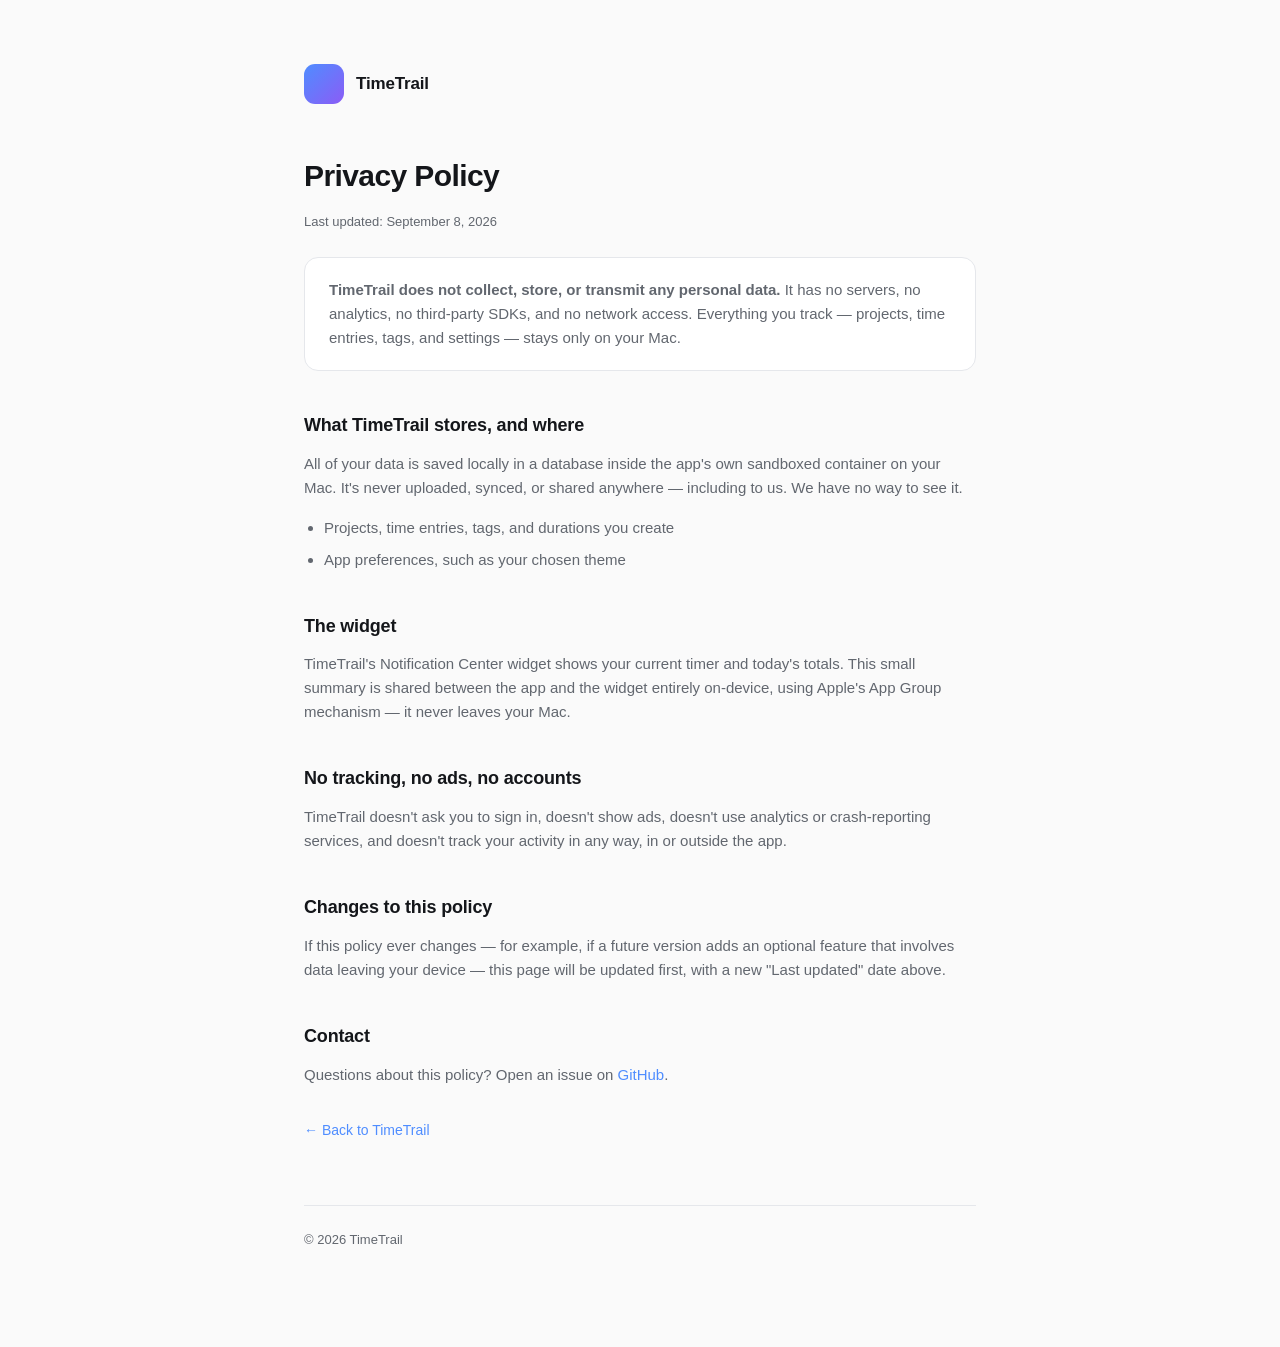
==== docs/privacy.html @ f9ec64bb "Add GitHub Pages site: landing page and privacy policy Required for App Store Connect submission. St" ====
<!doctype html>
<html lang="en">
<head>
  <meta charset="utf-8">
  <meta name="viewport" content="width=device-width, initial-scale=1">
  <title>Privacy Policy — TimeTrail</title>
  <link rel="stylesheet" href="style.css">
</head>
<body>
  <div class="wrap">
    <div class="brand">
      <div class="brand-mark"></div>
      <div class="brand-name">TimeTrail</div>
    </div>

    <h1>Privacy Policy</h1>
    <p class="meta">Last updated: September 8, 2026</p>

    <div class="card">
      <p><strong>TimeTrail does not collect, store, or transmit any personal data.</strong> It has no servers, no analytics, no third-party SDKs, and no network access. Everything you track — projects, time entries, tags, and settings — stays only on your Mac.</p>
    </div>

    <h2>What TimeTrail stores, and where</h2>
    <p>All of your data is saved locally in a database inside the app's own sandboxed container on your Mac. It's never uploaded, synced, or shared anywhere — including to us. We have no way to see it.</p>
    <ul>
      <li>Projects, time entries, tags, and durations you create</li>
      <li>App preferences, such as your chosen theme</li>
    </ul>

    <h2>The widget</h2>
    <p>TimeTrail's Notification Center widget shows your current timer and today's totals. This small summary is shared between the app and the widget entirely on-device, using Apple's App Group mechanism — it never leaves your Mac.</p>

    <h2>No tracking, no ads, no accounts</h2>
    <p>TimeTrail doesn't ask you to sign in, doesn't show ads, doesn't use analytics or crash-reporting services, and doesn't track your activity in any way, in or outside the app.</p>

    <h2>Changes to this policy</h2>
    <p>If this policy ever changes — for example, if a future version adds an optional feature that involves data leaving your device — this page will be updated first, with a new "Last updated" date above.</p>

    <h2>Contact</h2>
    <p>Questions about this policy? Open an issue on <a href="https://github.com/Tahaknd/time-trail/issues">GitHub</a>.</p>

    <div class="links">
      <a href="index.html">← Back to TimeTrail</a>
    </div>

    <footer>
      © 2026 TimeTrail
    </footer>
  </div>
</body>
</html>
---- docs/style.css ----
:root {
  --bg: #0b0d12;
  --surface: #12151c;
  --border: #232733;
  --text: #e8eaef;
  --text-muted: #9aa1af;
  --accent: #4f8dff;
  --accent-2: #8b5cf6;
  --radius: 14px;
}

* {
  box-sizing: border-box;
}

body {
  margin: 0;
  font-family: -apple-system, BlinkMacSystemFont, "Segoe UI", Helvetica, Arial, sans-serif;
  background: var(--bg);
  color: var(--text);
  line-height: 1.6;
}

.wrap {
  max-width: 720px;
  margin: 0 auto;
  padding: 64px 24px 96px;
}

.brand {
  display: flex;
  align-items: center;
  gap: 12px;
  margin-bottom: 48px;
}

.brand-mark {
  width: 40px;
  height: 40px;
  border-radius: 11px;
  background: linear-gradient(135deg, var(--accent), var(--accent-2));
  flex-shrink: 0;
}

.brand-name {
  font-size: 17px;
  font-weight: 600;
  letter-spacing: -0.01em;
}

h1 {
  font-size: 30px;
  font-weight: 700;
  letter-spacing: -0.02em;
  margin: 0 0 12px;
}

h2 {
  font-size: 18px;
  font-weight: 600;
  margin: 40px 0 12px;
  letter-spacing: -0.01em;
}

p {
  color: var(--text-muted);
  margin: 0 0 16px;
  font-size: 15px;
}

.lead {
  font-size: 17px;
  color: var(--text);
}

a {
  color: var(--accent);
  text-decoration: none;
}

a:hover {
  text-decoration: underline;
}

.card {
  background: var(--surface);
  border: 1px solid var(--border);
  border-radius: var(--radius);
  padding: 20px 24px;
  margin: 24px 0;
}

.card p:last-child {
  margin-bottom: 0;
}

.meta {
  color: var(--text-muted);
  font-size: 13px;
  margin-top: 4px;
}

.links {
  display: flex;
  gap: 20px;
  margin-top: 32px;
  flex-wrap: wrap;
}

.links a {
  font-size: 14px;
  font-weight: 500;
}

footer {
  margin-top: 64px;
  padding-top: 24px;
  border-top: 1px solid var(--border);
  font-size: 13px;
  color: var(--text-muted);
}

ul {
  color: var(--text-muted);
  font-size: 15px;
  padding-left: 20px;
}

li {
  margin-bottom: 8px;
}

@media (prefers-color-scheme: light) {
  :root {
    --bg: #fafafa;
    --surface: #ffffff;
    --border: #e5e7eb;
    --text: #14161a;
    --text-muted: #62676f;
  }
}
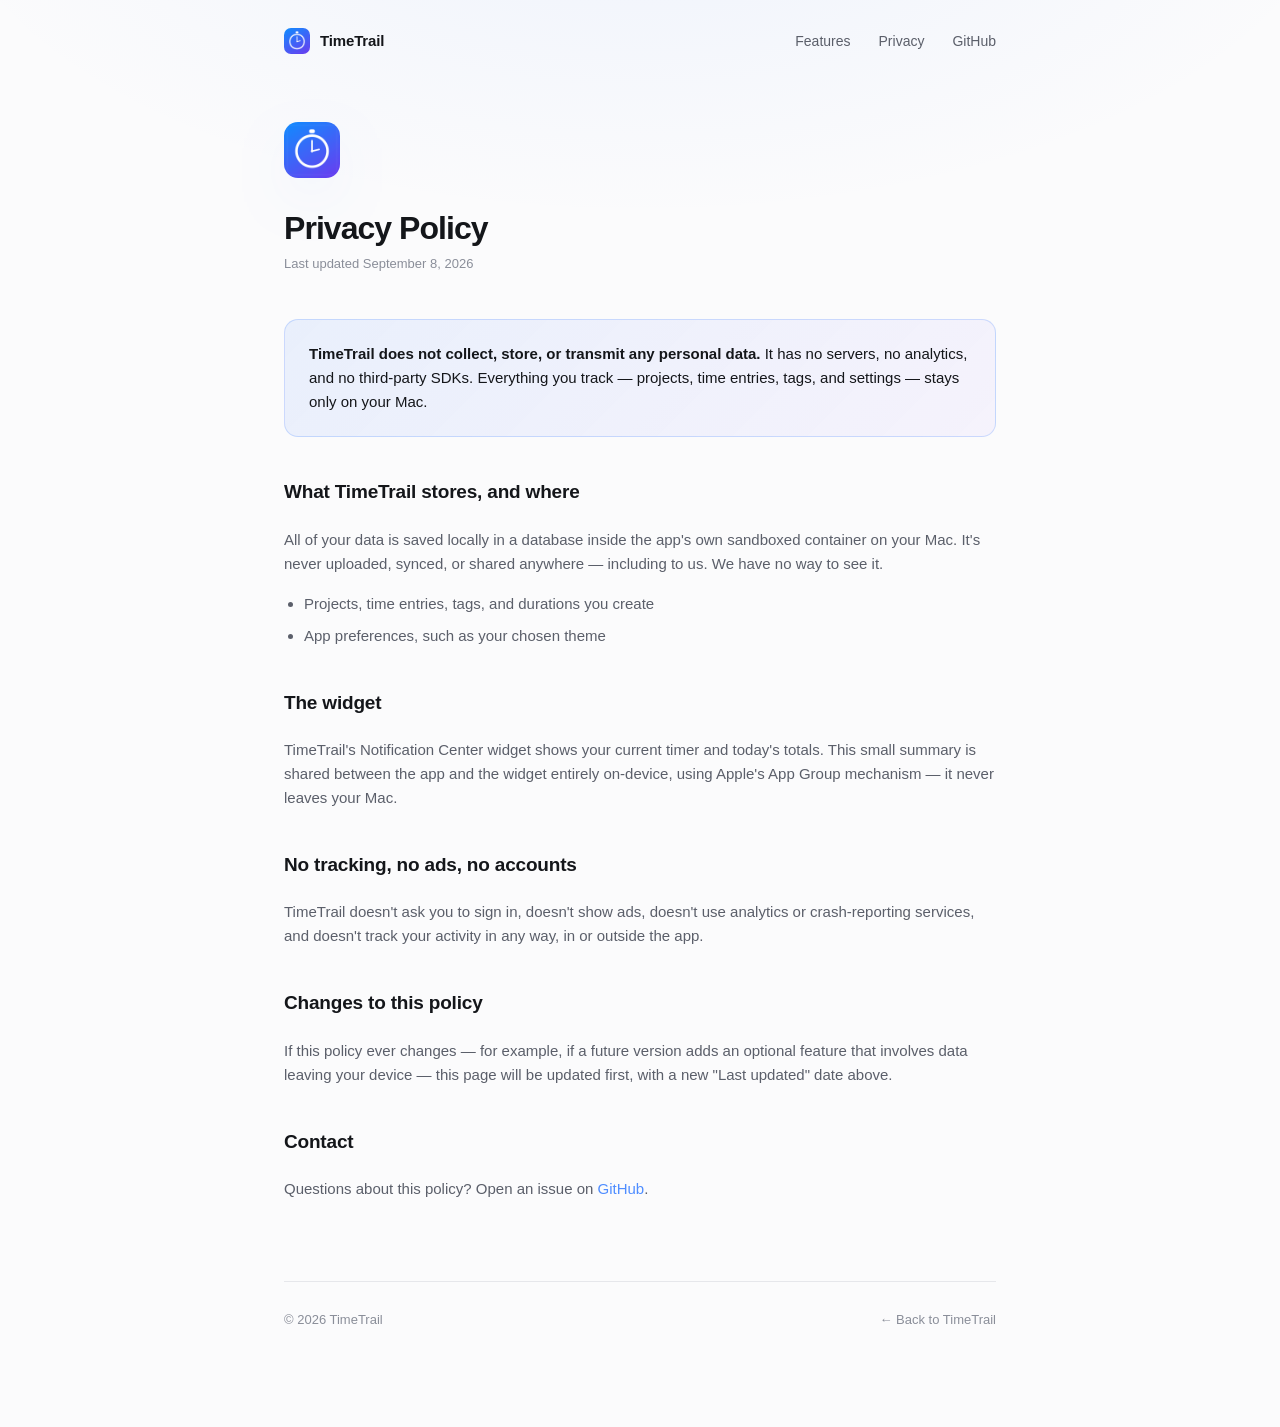
==== commit a17f49bc: "Redesign the docs site to look like a real product page Real app icon instead of a flat gradient pla" ====
--- a/docs/privacy.html
+++ b/docs/privacy.html
@@ -4,20 +4,31 @@
   <meta charset="utf-8">
   <meta name="viewport" content="width=device-width, initial-scale=1">
   <title>Privacy Policy — TimeTrail</title>
+  <link rel="icon" href="assets/icon.png">
   <link rel="stylesheet" href="style.css">
 </head>
 <body>
-  <div class="wrap">
-    <div class="brand">
-      <div class="brand-mark"></div>
-      <div class="brand-name">TimeTrail</div>
+  <nav>
+    <div class="nav-brand">
+      <img src="assets/icon.png" alt="">
+      TimeTrail
+    </div>
+    <div class="nav-links">
+      <a href="index.html#features">Features</a>
+      <a href="privacy.html">Privacy</a>
+      <a href="https://github.com/Tahaknd/time-trail">GitHub</a>
+    </div>
+  </nav>
+
+  <div class="wrap policy">
+    <div class="policy-header">
+      <img class="hero-icon" src="assets/icon.png" alt="TimeTrail app icon">
+      <h1>Privacy Policy</h1>
+      <p class="meta">Last updated September 8, 2026</p>
     </div>
 
-    <h1>Privacy Policy</h1>
-    <p class="meta">Last updated: September 8, 2026</p>
-
-    <div class="card">
-      <p><strong>TimeTrail does not collect, store, or transmit any personal data.</strong> It has no servers, no analytics, no third-party SDKs, and no network access. Everything you track — projects, time entries, tags, and settings — stays only on your Mac.</p>
+    <div class="card accent">
+      <p><strong>TimeTrail does not collect, store, or transmit any personal data.</strong> It has no servers, no analytics, and no third-party SDKs. Everything you track — projects, time entries, tags, and settings — stays only on your Mac.</p>
     </div>
 
     <h2>What TimeTrail stores, and where</h2>
@@ -39,12 +50,11 @@
     <h2>Contact</h2>
     <p>Questions about this policy? Open an issue on <a href="https://github.com/Tahaknd/time-trail/issues">GitHub</a>.</p>
 
-    <div class="links">
-      <a href="index.html">← Back to TimeTrail</a>
-    </div>
-
     <footer>
-      © 2026 TimeTrail
+      <span>© 2026 TimeTrail</span>
+      <div class="footer-links">
+        <a href="index.html">← Back to TimeTrail</a>
+      </div>
     </footer>
   </div>
 </body>
--- a/docs/style.css
+++ b/docs/style.css
@@ -1,76 +1,186 @@
 :root {
-  --bg: #0b0d12;
-  --surface: #12151c;
-  --border: #232733;
-  --text: #e8eaef;
-  --text-muted: #9aa1af;
+  --bg: #08090d;
+  --bg-2: #0d0f16;
+  --surface: #12141c;
+  --surface-2: #171a24;
+  --border: #23262f;
+  --text: #f2f3f5;
+  --text-muted: #9296a3;
+  --text-dim: #63666f;
   --accent: #4f8dff;
-  --accent-2: #8b5cf6;
+  --accent-2: #9b6bff;
+  --radius-lg: 20px;
   --radius: 14px;
+  --radius-sm: 10px;
 }
 
 * {
   box-sizing: border-box;
 }
 
+html {
+  scroll-behavior: smooth;
+}
+
 body {
   margin: 0;
-  font-family: -apple-system, BlinkMacSystemFont, "Segoe UI", Helvetica, Arial, sans-serif;
-  background: var(--bg);
+  font-family: -apple-system, BlinkMacSystemFont, "SF Pro Text", "Segoe UI", Helvetica, Arial, sans-serif;
+  background:
+    radial-gradient(1200px 600px at 50% -10%, rgba(79, 141, 255, 0.14), transparent 60%),
+    var(--bg);
   color: var(--text);
   line-height: 1.6;
+  -webkit-font-smoothing: antialiased;
 }
 
 .wrap {
-  max-width: 720px;
+  max-width: 760px;
   margin: 0 auto;
-  padding: 64px 24px 96px;
-}
-
-.brand {
-  display: flex;
-  align-items: center;
+  padding: 0 24px 96px;
+}
+
+/* Nav */
+
+nav {
+  display: flex;
+  align-items: center;
+  justify-content: space-between;
+  padding: 28px 24px;
+  max-width: 760px;
+  margin: 0 auto;
+}
+
+.nav-brand {
+  display: flex;
+  align-items: center;
+  gap: 10px;
+  font-weight: 600;
+  font-size: 15px;
+  letter-spacing: -0.01em;
+}
+
+.nav-brand img {
+  width: 26px;
+  height: 26px;
+  border-radius: 7px;
+  display: block;
+}
+
+.nav-links {
+  display: flex;
+  gap: 28px;
+}
+
+.nav-links a {
+  font-size: 14px;
+  color: var(--text-muted);
+  font-weight: 500;
+}
+
+.nav-links a:hover {
+  color: var(--text);
+}
+
+/* Hero */
+
+.hero {
+  text-align: center;
+  padding: 56px 0 24px;
+}
+
+.hero-icon {
+  width: 92px;
+  height: 92px;
+  border-radius: 22px;
+  box-shadow: 0 20px 60px -20px rgba(79, 141, 255, 0.5), 0 0 0 1px rgba(255,255,255,0.06);
+  margin-bottom: 28px;
+}
+
+.eyebrow {
+  display: inline-flex;
+  align-items: center;
+  gap: 6px;
+  font-size: 12.5px;
+  font-weight: 600;
+  letter-spacing: 0.02em;
+  color: var(--accent);
+  background: rgba(79, 141, 255, 0.1);
+  border: 1px solid rgba(79, 141, 255, 0.25);
+  padding: 5px 12px;
+  border-radius: 100px;
+  margin-bottom: 20px;
+}
+
+h1 {
+  font-size: 40px;
+  font-weight: 700;
+  letter-spacing: -0.03em;
+  margin: 0 0 16px;
+  line-height: 1.15;
+}
+
+.hero p.lead {
+  font-size: 17px;
+  color: var(--text-muted);
+  max-width: 480px;
+  margin: 0 auto;
+}
+
+.hero-links {
+  display: flex;
+  justify-content: center;
   gap: 12px;
-  margin-bottom: 48px;
-}
-
-.brand-mark {
-  width: 40px;
-  height: 40px;
-  border-radius: 11px;
+  margin-top: 32px;
+  flex-wrap: wrap;
+}
+
+.btn {
+  display: inline-flex;
+  align-items: center;
+  gap: 8px;
+  padding: 11px 20px;
+  border-radius: 100px;
+  font-size: 14.5px;
+  font-weight: 600;
+  text-decoration: none;
+  transition: transform 0.15s ease, opacity 0.15s ease;
+}
+
+.btn:hover {
+  text-decoration: none;
+  transform: translateY(-1px);
+}
+
+.btn-primary {
   background: linear-gradient(135deg, var(--accent), var(--accent-2));
-  flex-shrink: 0;
-}
-
-.brand-name {
-  font-size: 17px;
-  font-weight: 600;
-  letter-spacing: -0.01em;
-}
-
-h1 {
-  font-size: 30px;
+  color: white;
+}
+
+.btn-secondary {
+  background: var(--surface);
+  color: var(--text);
+  border: 1px solid var(--border);
+}
+
+/* Sections */
+
+h2 {
+  font-size: 13px;
   font-weight: 700;
-  letter-spacing: -0.02em;
-  margin: 0 0 12px;
-}
-
-h2 {
-  font-size: 18px;
-  font-weight: 600;
-  margin: 40px 0 12px;
-  letter-spacing: -0.01em;
+  text-transform: uppercase;
+  letter-spacing: 0.06em;
+  color: var(--text-dim);
+  margin: 0 0 20px;
+}
+
+section {
+  margin-top: 64px;
 }
 
 p {
   color: var(--text-muted);
   margin: 0 0 16px;
   font-size: 15px;
-}
-
-.lead {
-  font-size: 17px;
-  color: var(--text);
 }
 
 a {
@@ -81,61 +191,166 @@
 a:hover {
   text-decoration: underline;
 }
+
+/* Feature grid */
+
+.features {
+  display: grid;
+  grid-template-columns: 1fr 1fr;
+  gap: 14px;
+}
+
+.feature {
+  background: var(--surface);
+  border: 1px solid var(--border);
+  border-radius: var(--radius);
+  padding: 22px;
+}
+
+.feature-icon {
+  width: 34px;
+  height: 34px;
+  border-radius: 9px;
+  background: var(--surface-2);
+  display: flex;
+  align-items: center;
+  justify-content: center;
+  margin-bottom: 14px;
+}
+
+.feature-icon svg {
+  width: 17px;
+  height: 17px;
+  stroke: var(--accent);
+}
+
+.feature h3 {
+  font-size: 15px;
+  font-weight: 600;
+  margin: 0 0 6px;
+  color: var(--text);
+  letter-spacing: -0.01em;
+}
+
+.feature p {
+  font-size: 13.5px;
+  margin: 0;
+  color: var(--text-muted);
+}
+
+/* Card (privacy summary etc) */
 
 .card {
   background: var(--surface);
   border: 1px solid var(--border);
   border-radius: var(--radius);
-  padding: 20px 24px;
-  margin: 24px 0;
+  padding: 22px 24px;
+  margin: 20px 0;
 }
 
 .card p:last-child {
   margin-bottom: 0;
 }
 
+.card.accent {
+  background: linear-gradient(135deg, rgba(79, 141, 255, 0.1), rgba(155, 107, 255, 0.06));
+  border-color: rgba(79, 141, 255, 0.25);
+}
+
+.card.accent p {
+  color: var(--text);
+}
+
 .meta {
-  color: var(--text-muted);
+  color: var(--text-dim);
   font-size: 13px;
-  margin-top: 4px;
-}
-
-.links {
-  display: flex;
-  gap: 20px;
-  margin-top: 32px;
-  flex-wrap: wrap;
-}
-
-.links a {
-  font-size: 14px;
-  font-weight: 500;
-}
-
-footer {
-  margin-top: 64px;
-  padding-top: 24px;
-  border-top: 1px solid var(--border);
-  font-size: 13px;
-  color: var(--text-muted);
+  margin-top: -8px;
 }
 
 ul {
   color: var(--text-muted);
   font-size: 15px;
   padding-left: 20px;
+  margin: 0 0 16px;
 }
 
 li {
   margin-bottom: 8px;
 }
 
+/* Privacy page specific */
+
+.policy h1 {
+  font-size: 32px;
+  text-align: left;
+}
+
+.policy-header {
+  text-align: left;
+  padding: 40px 0 8px;
+}
+
+.policy-header .hero-icon {
+  width: 56px;
+  height: 56px;
+  border-radius: 14px;
+  margin: 0 0 24px;
+}
+
+.policy h2 {
+  text-transform: none;
+  font-size: 19px;
+  font-weight: 700;
+  letter-spacing: -0.01em;
+  color: var(--text);
+  margin-top: 40px;
+}
+
+footer {
+  margin-top: 80px;
+  padding-top: 28px;
+  border-top: 1px solid var(--border);
+  display: flex;
+  align-items: center;
+  justify-content: space-between;
+  flex-wrap: wrap;
+  gap: 12px;
+  font-size: 13px;
+  color: var(--text-dim);
+}
+
+footer a {
+  color: var(--text-dim);
+}
+
+footer .footer-links {
+  display: flex;
+  gap: 20px;
+}
+
+@media (max-width: 560px) {
+  h1 { font-size: 32px; }
+  .features { grid-template-columns: 1fr; }
+  nav { padding: 20px 0; }
+  .nav-links { gap: 18px; }
+}
+
 @media (prefers-color-scheme: light) {
   :root {
-    --bg: #fafafa;
+    --bg: #fbfbfc;
     --surface: #ffffff;
-    --border: #e5e7eb;
+    --surface-2: #f2f3f5;
+    --border: #e6e7eb;
     --text: #14161a;
-    --text-muted: #62676f;
+    --text-muted: #5b5f6a;
+    --text-dim: #8a8e99;
   }
-}
+  body {
+    background:
+      radial-gradient(1200px 600px at 50% -10%, rgba(79, 141, 255, 0.08), transparent 60%),
+      var(--bg);
+  }
+  .eyebrow {
+    background: rgba(79, 141, 255, 0.08);
+  }
+}
